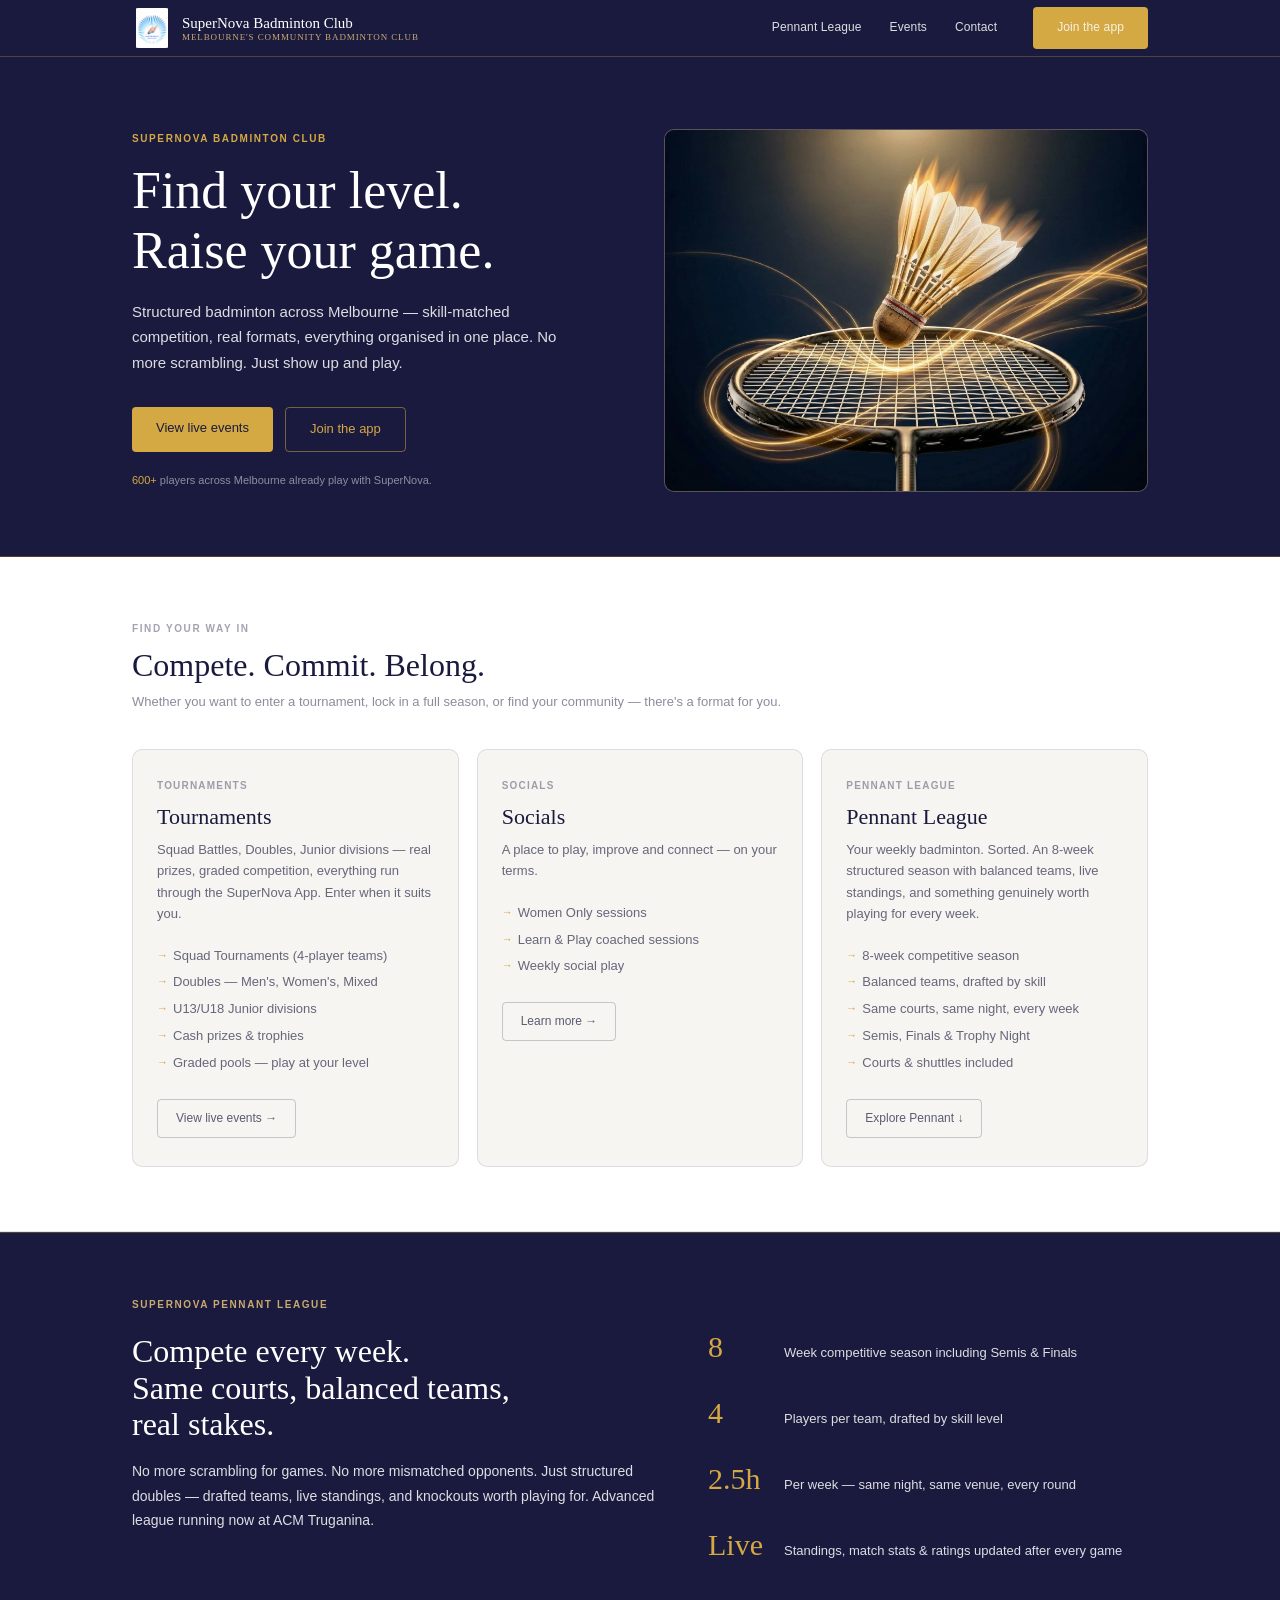
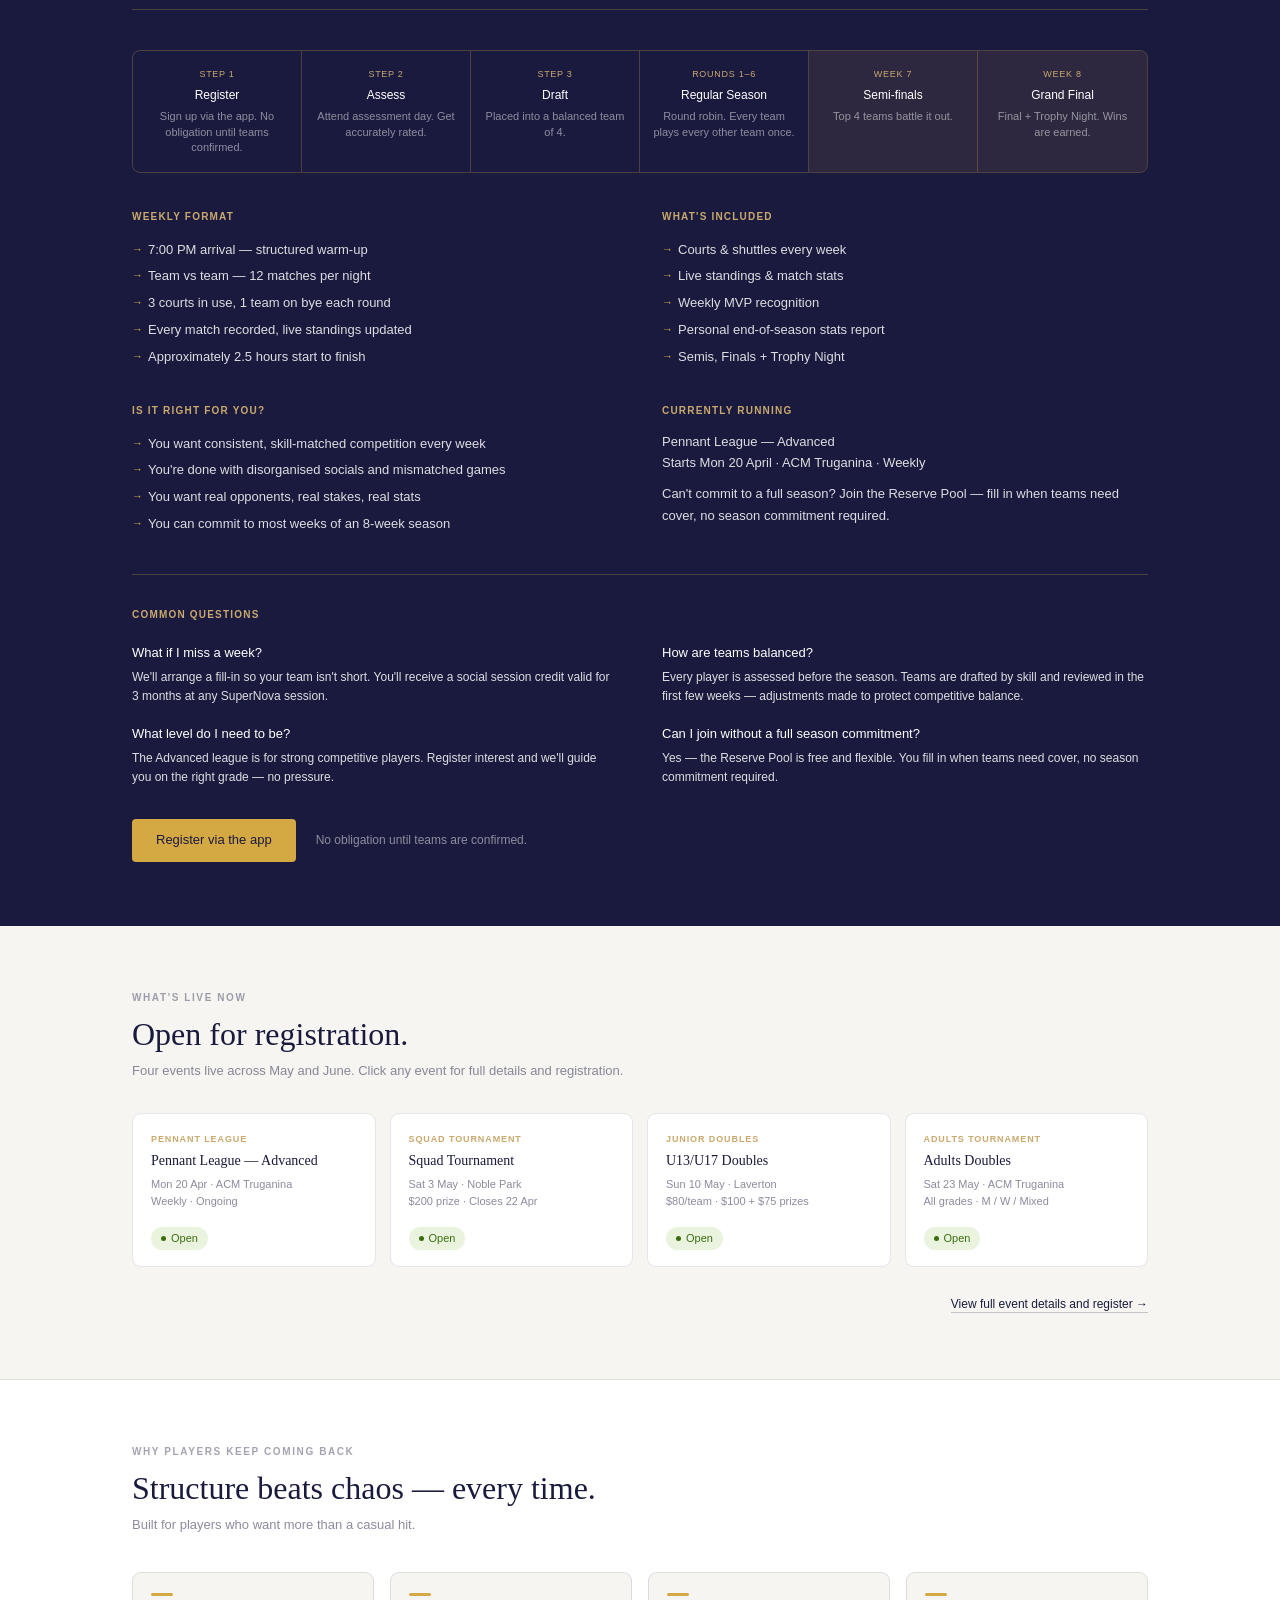
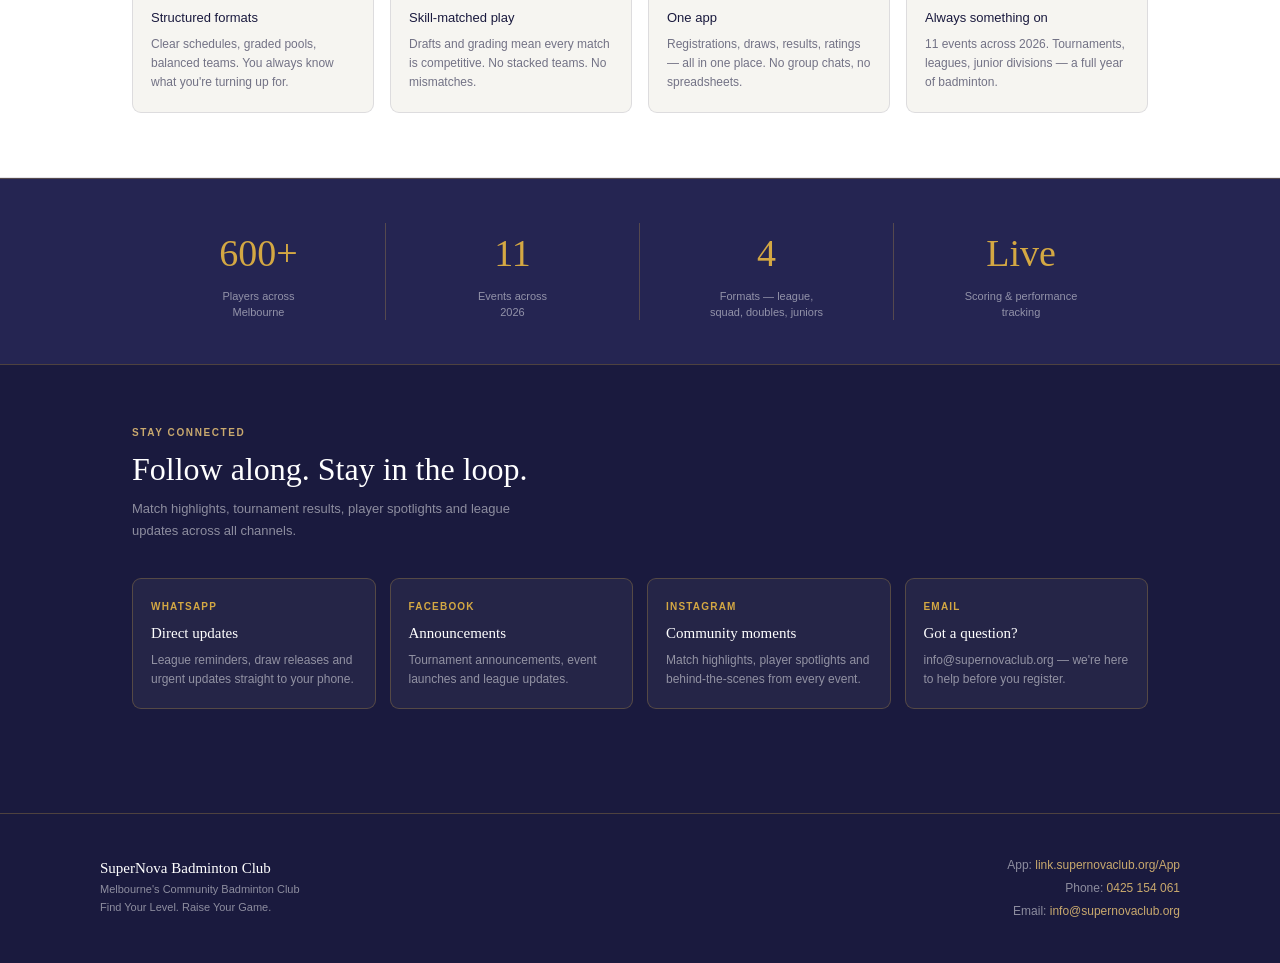
==== index.html @ 0b2244fd "Replace Contact with RegisterAppClick custom event on all app buttons Co-Authored-By: Claude Opus 4." ====
<!DOCTYPE html>
<html lang="en">
<head>
<meta charset="UTF-8">
<meta name="viewport" content="width=device-width, initial-scale=1.0">
<title>SuperNova Badminton Club — Melbourne's Community Badminton Club</title>
<meta name="description" content="Structured badminton across Melbourne. Tournaments, leagues and programs — skill-matched competition, organised in one place. 600+ players.">
<link rel="stylesheet" href="style.css">
<style>

/* ── HERO ── */
.hero {
  background: var(--navy);
  border-bottom: 1px solid var(--border-gold);
}
.hero-inner {
  max-width: 1080px;
  margin: 0 auto;
  padding: 72px 32px 64px;
  display: grid;
  grid-template-columns: 1fr 1fr;
  gap: 48px;
  align-items: center;
}
.hero-text {}
.hero h1 { color: var(--white); margin: 14px 0 18px; max-width: 480px; }
.hero-sub { font-size: 15px; color: var(--on-navy); line-height: 1.7; max-width: 440px; margin-bottom: 32px; }
.hero-btns { display: flex; gap: 12px; flex-wrap: wrap; margin-bottom: 20px; }
.trust { font-size: 11px; color: var(--muted); }
.trust strong { color: var(--gold); font-weight: 500; }
.hero-visual {
  border-radius: 10px;
  overflow: hidden;
  aspect-ratio: 4/3;
  background: var(--navy-light);
  display: flex;
  align-items: center;
  justify-content: center;
  border: 1px solid var(--border-gold);
  position: relative;
}
.hero-visual-placeholder {
  text-align: center;
  color: var(--muted);
  font-size: 12px;
  padding: 20px;
}
.hero-visual-placeholder p { margin-top: 8px; font-size: 11px; color: rgba(255,255,255,0.3); }

/* ── PATHWAYS ── */
.pathways {
  background: var(--white);
  padding: 64px 0;
  border-bottom: 1px solid var(--border-dark);
}
.pathways h2 { color: var(--navy); margin: 10px 0 8px; }
.pathways-sub { font-size: 13px; color: rgba(26,26,62,0.5); margin-bottom: 36px; }
.pathway-grid {
  display: grid;
  grid-template-columns: 1fr 1fr 1fr;
  gap: 18px;
}
.pathway-card {
  border-radius: 10px;
  padding: 28px 24px;
  transition: transform 0.18s;
}
.pathway-card:hover { transform: translateY(-2px); }
.pathway-card.featured {
  background: var(--navy);
  border: 1px solid var(--border-gold);
}
.pathway-card.plain {
  background: var(--off-white);
  border: 1px solid var(--border-dark);
}
.pathway-label {
  font-size: 10px;
  font-weight: 600;
  letter-spacing: 0.12em;
  text-transform: uppercase;
  margin-bottom: 10px;
  display: block;
}
.pathway-card.featured .pathway-label { color: var(--gold); }
.pathway-card.plain    .pathway-label { color: rgba(26,26,62,0.4); }
.pathway-card h3 { margin-bottom: 10px; }
.pathway-card.featured h3 { color: var(--white); }
.pathway-card.plain    h3 { color: var(--navy); }
.pathway-card p { font-size: 13px; line-height: 1.65; margin-bottom: 18px; }
.pathway-card.featured p { color: var(--on-navy); }
.pathway-card.plain    p { color: rgba(26,26,62,0.65); }
.pathway-card .arrow-list { margin-bottom: 22px; }
.pathway-card.featured .arrow-list li { color: var(--on-navy); }
.pathway-card.plain    .arrow-list li { color: rgba(26,26,62,0.65); }
.pathway-card .btn { font-size: 12px; padding: 9px 18px; }

/* ── PENNANT SECTION ── */
.pennant {
  background: var(--navy);
  border-top: 1px solid var(--border-gold);
  padding: 64px 0;
}
.pennant-header {
  display: grid;
  grid-template-columns: 1.2fr 1fr;
  gap: 48px;
  margin-bottom: 40px;
  padding-bottom: 40px;
  border-bottom: 1px solid var(--border-gold);
}
.pennant h2 { color: var(--white); margin: 10px 0 16px; }
.pennant-intro { font-size: 14px; color: var(--on-navy); line-height: 1.75; }
.pennant-stats { display: flex; flex-direction: column; gap: 18px; justify-content: center; }
.pstat { display: flex; align-items: baseline; gap: 12px; }
.pstat-num {
  font-family: Georgia, serif;
  font-size: 30px;
  font-weight: 400;
  color: var(--gold);
  min-width: 64px;
  flex-shrink: 0;
}
.pstat-label { font-size: 13px; color: var(--on-navy); line-height: 1.4; }

/* Season arc */
.season-arc {
  display: grid;
  grid-template-columns: repeat(6,1fr);
  border: 1px solid var(--border-gold);
  border-radius: 8px;
  overflow: hidden;
  margin-bottom: 36px;
}
.arc-step {
  padding: 16px 12px;
  text-align: center;
  border-right: 1px solid var(--border-gold);
}
.arc-step:last-child { border-right: none; }
.arc-step.hl { background: rgba(212,168,67,0.1); }
.arc-step-n { font-size: 9px; color: var(--gold-soft); margin-bottom: 5px; letter-spacing: 0.08em; text-transform: uppercase; }
.arc-step-t { font-size: 12px; font-weight: 500; color: var(--white); margin-bottom: 4px; }
.arc-step-d { font-size: 11px; color: var(--muted); line-height: 1.4; }

/* Pennant detail cols */
.pennant-cols {
  display: grid;
  grid-template-columns: 1fr 1fr;
  gap: 32px 44px;
  margin-bottom: 36px;
}
.p-block h4 {
  font-size: 10px;
  font-weight: 600;
  letter-spacing: 0.12em;
  text-transform: uppercase;
  color: var(--gold-soft);
  margin-bottom: 12px;
}
.p-block p    { font-size: 13px; color: var(--on-navy); line-height: 1.65; }
.p-block .arrow-list li { color: var(--on-navy); }

/* FAQ */
.pennant-faq {
  border-top: 1px solid var(--border-gold);
  padding-top: 32px;
  margin-bottom: 32px;
}
.pennant-faq h4 {
  font-size: 10px;
  font-weight: 600;
  letter-spacing: 0.12em;
  text-transform: uppercase;
  color: var(--gold-soft);
  margin-bottom: 20px;
}
.faq-grid { display: grid; grid-template-columns: 1fr 1fr; gap: 18px 44px; }
.faq-q { font-size: 13px; font-weight: 500; color: var(--white); margin-bottom: 4px; }
.faq-a { font-size: 12px; color: var(--on-navy); line-height: 1.6; }

/* ── LIVE EVENTS STRIP ── */
.events-strip {
  background: var(--off-white);
  padding: 64px 0;
  border-bottom: 1px solid var(--border-dark);
}
.events-strip h2 { color: var(--navy); margin: 10px 0 8px; }
.strip-sub { font-size: 13px; color: rgba(26,26,62,0.5); margin-bottom: 32px; }
.strip-grid {
  display: grid;
  grid-template-columns: repeat(4,1fr);
  gap: 14px;
  margin-bottom: 24px;
}
.strip-card {
  background: var(--white);
  border: 1px solid var(--border-dark);
  border-radius: 9px;
  padding: 18px 18px 16px;
  transition: border-color 0.2s, box-shadow 0.2s;
  text-decoration: none;
  display: block;
  color: inherit;
}
.strip-card:hover { border-color: rgba(26,26,62,0.22); box-shadow: 0 4px 18px rgba(26,26,62,0.06); }
.strip-type { font-size: 9px; font-weight: 600; letter-spacing: 0.1em; text-transform: uppercase; color: var(--gold-soft); margin-bottom: 5px; display: block; }
.strip-card h4 { font-size: 14px; font-family: Georgia, serif; font-weight: 400; color: var(--navy); margin-bottom: 6px; line-height: 1.3; }
.strip-meta { font-size: 11px; color: rgba(26,26,62,0.5); line-height: 1.55; margin-bottom: 14px; }
.strip-cta-row { text-align: right; }
.strip-cta { font-size: 12px; font-weight: 500; color: var(--navy); border-bottom: 1px solid rgba(26,26,62,0.22); padding-bottom: 1px; text-decoration: none; }
.strip-cta:hover { color: var(--gold); border-color: var(--gold); }

/* ── WHY ── */
.why {
  background: var(--white);
  padding: 64px 0;
  border-bottom: 1px solid var(--border-dark);
}
.why h2 { color: var(--navy); margin: 10px 0 8px; }
.why-sub { font-size: 13px; color: rgba(26,26,62,0.5); margin-bottom: 36px; }
.why-grid {
  display: grid;
  grid-template-columns: repeat(4,1fr);
  gap: 16px;
}
.why-card {
  background: var(--off-white);
  border: 1px solid var(--border-dark);
  border-radius: 9px;
  padding: 20px 18px;
}
.why-bar { width: 22px; height: 3px; background: var(--gold); border-radius: 2px; margin-bottom: 12px; }
.why-card h4 { font-size: 13px; font-weight: 500; color: var(--navy); margin-bottom: 6px; }
.why-card p  { font-size: 12px; color: rgba(26,26,62,0.6); line-height: 1.6; }

/* ── PROOF STRIP ── */
.proof {
  background: var(--navy-mid);
  border-top: 1px solid var(--border-gold);
  padding: 44px 0;
}
.proof-grid {
  display: grid;
  grid-template-columns: repeat(4,1fr);
  max-width: 1080px;
  margin: 0 auto;
  padding: 0 32px;
}
.proof-block {
  text-align: center;
  border-right: 1px solid var(--border-gold);
  padding: 0 16px;
}
.proof-block:last-child { border-right: none; }
.proof-num { font-family: Georgia, serif; font-size: 38px; font-weight: 400; color: var(--gold); }
.proof-label { font-size: 11px; color: var(--muted); margin-top: 5px; line-height: 1.4; }

/* ── SOCIALS ── */
.socials {
  background: var(--navy);
  padding: 60px 0;
  border-top: 1px solid var(--border-gold);
}
.socials h2 { color: var(--white); margin: 10px 0 10px; }
.socials-sub { font-size: 13px; color: var(--muted); margin-bottom: 36px; max-width: 420px; line-height: 1.7; }
.socials-grid {
  display: grid;
  grid-template-columns: repeat(4,1fr);
  gap: 14px;
  margin-bottom: 44px;
}
.social-card {
  background: rgba(255,255,255,0.05);
  border: 1px solid var(--border-gold);
  border-radius: 9px;
  padding: 20px 18px;
  transition: background 0.2s;
}
.social-card:hover { background: rgba(255,255,255,0.08); }
.social-platform { font-size: 10px; font-weight: 600; letter-spacing: 0.12em; text-transform: uppercase; color: var(--gold); margin-bottom: 6px; display: block; }
.social-card h4 { font-family: Georgia, serif; font-size: 15px; font-weight: 400; color: var(--white); margin-bottom: 6px; }
.social-card p  { font-size: 12px; color: var(--muted); line-height: 1.55; }

/* ── RESPONSIVE ── */
@media (max-width: 900px) {
  .hero-inner     { grid-template-columns: 1fr; }
  .hero-visual    { display: none; }
  .pathway-grid   { grid-template-columns: 1fr; }
  .pennant-header { grid-template-columns: 1fr; }
  .season-arc     { grid-template-columns: repeat(3,1fr); }
  .pennant-cols   { grid-template-columns: 1fr; }
  .faq-grid       { grid-template-columns: 1fr; }
  .strip-grid     { grid-template-columns: 1fr 1fr; }
  .why-grid       { grid-template-columns: 1fr 1fr; }
  .socials-grid   { grid-template-columns: 1fr 1fr; }
  .proof-grid     { grid-template-columns: 1fr 1fr; gap: 24px 0; }
  .proof-block:nth-child(2) { border-right: none; }
}
@media (max-width: 560px) {
  .strip-grid  { grid-template-columns: 1fr; }
  .why-grid    { grid-template-columns: 1fr; }
  .socials-grid{ grid-template-columns: 1fr; }
  .proof-grid  { grid-template-columns: 1fr 1fr; }
}
</style>
<!-- Meta Pixel -->
<script>
!function(f,b,e,v,n,t,s)
{if(f.fbq)return;n=f.fbq=function(){n.callMethod?
n.callMethod.apply(n,arguments):n.queue.push(arguments)};
if(!f._fbq)f._fbq=n;n.push=n;n.loaded=!0;n.version='2.0';
n.queue=[];t=b.createElement(e);t.async=!0;
t.src=v;s=b.getElementsByTagName(e)[0];
s.parentNode.insertBefore(t,s)}(window, document,'script',
'https://connect.facebook.net/en_US/fbevents.js');
fbq('init', '1457780285713381');
fbq('track', 'PageView');
</script>
<noscript>
<img height="1" width="1" style="display:none"
src="https://www.facebook.com/tr?id=1457780285713381&ev=PageView&noscript=1"/>
</noscript>
<!-- End Meta Pixel -->
</head>
<body>

<!-- NAV -->
<nav class="nav">
  <div class="nav-inner">
    <a href="index.html" class="nav-brand">
      <img src="Logo_small.jpg" alt="SuperNova" style="height:40px;width:40px;object-fit:contain;border-radius:6px;">
      <div class="nav-brand-text">
        SuperNova Badminton Club
        <span>Melbourne's Community Badminton Club</span>
      </div>
    </a>
    <div class="nav-links">
      <a href="#pennant">Pennant League</a>
      <a href="events.html">Events</a>
      <a href="#socials">Contact</a>
      <a href="https://link.supernovaclub.org/App" target="_blank" class="btn btn-gold nav-cta" onclick="fbq('trackCustom', 'RegisterAppClick')">Join the app</a>
    </div>
  </div>
</nav>

<!-- HERO -->
<section class="hero">
  <div class="hero-inner">
    <div class="hero-text">
      <span class="eyebrow eyebrow-gold">SuperNova Badminton Club</span>
      <h1>Find your level.<br>Raise your game.</h1>
      <p class="hero-sub">Structured badminton across Melbourne — skill-matched competition, real formats, everything organised in one place. No more scrambling. Just show up and play.</p>
      <div class="hero-btns">
        <a href="events.html" class="btn btn-gold">View live events</a>
        <a href="https://link.supernovaclub.org/App" target="_blank" class="btn btn-outline-gold" onclick="fbq('trackCustom', 'RegisterAppClick')">Join the app</a>
      </div>
      <p class="trust"><strong>600+</strong> players across Melbourne already play with SuperNova.</p>
    </div>
    <div class="hero-visual">
      <img src="hero.jpg" alt="Badminton shuttlecock and racket" style="width:100%;height:100%;object-fit:cover;">
    </div>
  </div>
</section>

<!-- COMPETE · COMMIT · BELONG -->
<section class="pathways">
  <div class="container">
    <span class="eyebrow eyebrow-navy">Find your way in</span>
    <h2>Compete. Commit. Belong.</h2>
    <p class="pathways-sub">Whether you want to enter a tournament, lock in a full season, or find your community — there's a format for you.</p>
    <div class="pathway-grid">

      <div class="pathway-card plain">
        <span class="pathway-label">Tournaments</span>
        <h3>Tournaments</h3>
        <p>Squad Battles, Doubles, Junior divisions — real prizes, graded competition, everything run through the SuperNova App. Enter when it suits you.</p>
        <ul class="arrow-list">
          <li>Squad Tournaments (4-player teams)</li>
          <li>Doubles — Men's, Women's, Mixed</li>
          <li>U13/U18 Junior divisions</li>
          <li>Cash prizes &amp; trophies</li>
          <li>Graded pools — play at your level</li>
        </ul>
        <a href="events.html" class="btn btn-outline-navy">View live events →</a>
      </div>

      <div class="pathway-card plain">
        <span class="pathway-label">Socials</span>
        <h3>Socials</h3>
        <p>A place to play, improve and connect — on your terms.</p>
        <ul class="arrow-list">
          <li>Women Only sessions</li>
          <li>Learn &amp; Play coached sessions</li>
          <li>Weekly social play</li>
        </ul>
        <a href="https://link.supernovaclub.org/App" target="_blank" class="btn btn-outline-navy" onclick="fbq('trackCustom', 'RegisterAppClick')">Learn more →</a>
      </div>

      <div class="pathway-card plain">
        <span class="pathway-label">Pennant League</span>
        <h3>Pennant League</h3>
        <p>Your weekly badminton. Sorted. An 8-week structured season with balanced teams, live standings, and something genuinely worth playing for every week.</p>
        <ul class="arrow-list">
          <li>8-week competitive season</li>
          <li>Balanced teams, drafted by skill</li>
          <li>Same courts, same night, every week</li>
          <li>Semis, Finals &amp; Trophy Night</li>
          <li>Courts &amp; shuttles included</li>
        </ul>
        <a href="#pennant" class="btn btn-outline-navy">Explore Pennant ↓</a>
      </div>

    </div>
  </div>
</section>

<!-- PENNANT DEEP DIVE -->
<section class="pennant" id="pennant">
  <div class="container">
    <span class="eyebrow eyebrow-white">SuperNova Pennant League</span>
    <div class="pennant-header">
      <div>
        <h2>Compete every week.<br>Same courts, balanced teams,<br>real stakes.</h2>
        <p class="pennant-intro">No more scrambling for games. No more mismatched opponents. Just structured doubles — drafted teams, live standings, and knockouts worth playing for. Advanced league running now at ACM Truganina.</p>
      </div>
      <div class="pennant-stats">
        <div class="pstat">
          <span class="pstat-num">8</span>
          <span class="pstat-label">Week competitive season including Semis &amp; Finals</span>
        </div>
        <div class="pstat">
          <span class="pstat-num">4</span>
          <span class="pstat-label">Players per team, drafted by skill level</span>
        </div>
        <div class="pstat">
          <span class="pstat-num">2.5h</span>
          <span class="pstat-label">Per week — same night, same venue, every round</span>
        </div>
        <div class="pstat">
          <span class="pstat-num">Live</span>
          <span class="pstat-label">Standings, match stats &amp; ratings updated after every game</span>
        </div>
      </div>
    </div>

    <!-- Season arc -->
    <div class="season-arc">
      <div class="arc-step">
        <p class="arc-step-n">Step 1</p>
        <p class="arc-step-t">Register</p>
        <p class="arc-step-d">Sign up via the app. No obligation until teams confirmed.</p>
      </div>
      <div class="arc-step">
        <p class="arc-step-n">Step 2</p>
        <p class="arc-step-t">Assess</p>
        <p class="arc-step-d">Attend assessment day. Get accurately rated.</p>
      </div>
      <div class="arc-step">
        <p class="arc-step-n">Step 3</p>
        <p class="arc-step-t">Draft</p>
        <p class="arc-step-d">Placed into a balanced team of 4.</p>
      </div>
      <div class="arc-step">
        <p class="arc-step-n">Rounds 1–6</p>
        <p class="arc-step-t">Regular Season</p>
        <p class="arc-step-d">Round robin. Every team plays every other team once.</p>
      </div>
      <div class="arc-step hl">
        <p class="arc-step-n">Week 7</p>
        <p class="arc-step-t">Semi-finals</p>
        <p class="arc-step-d">Top 4 teams battle it out.</p>
      </div>
      <div class="arc-step hl">
        <p class="arc-step-n">Week 8</p>
        <p class="arc-step-t">Grand Final</p>
        <p class="arc-step-d">Final + Trophy Night. Wins are earned.</p>
      </div>
    </div>

    <div class="pennant-cols">
      <div class="p-block">
        <h4>Weekly format</h4>
        <ul class="arrow-list">
          <li>7:00 PM arrival — structured warm-up</li>
          <li>Team vs team — 12 matches per night</li>
          <li>3 courts in use, 1 team on bye each round</li>
          <li>Every match recorded, live standings updated</li>
          <li>Approximately 2.5 hours start to finish</li>
        </ul>
      </div>
      <div class="p-block">
        <h4>What's included</h4>
        <ul class="arrow-list">
          <li>Courts &amp; shuttles every week</li>
          <li>Live standings &amp; match stats</li>
          <li>Weekly MVP recognition</li>
          <li>Personal end-of-season stats report</li>
          <li>Semis, Finals + Trophy Night</li>
        </ul>
      </div>
      <div class="p-block">
        <h4>Is it right for you?</h4>
        <ul class="arrow-list">
          <li>You want consistent, skill-matched competition every week</li>
          <li>You're done with disorganised socials and mismatched games</li>
          <li>You want real opponents, real stakes, real stats</li>
          <li>You can commit to most weeks of an 8-week season</li>
        </ul>
      </div>
      <div class="p-block">
        <h4>Currently running</h4>
        <p style="margin-bottom:10px;color:var(--on-navy)">Pennant League — Advanced<br>Starts Mon 20 April · ACM Truganina · Weekly</p>
        <p style="color:var(--on-navy)">Can't commit to a full season? Join the Reserve Pool — fill in when teams need cover, no season commitment required.</p>
      </div>
    </div>

    <div class="pennant-faq">
      <h4>Common questions</h4>
      <div class="faq-grid">
        <div class="faq-item">
          <p class="faq-q">What if I miss a week?</p>
          <p class="faq-a">We'll arrange a fill-in so your team isn't short. You'll receive a social session credit valid for 3 months at any SuperNova session.</p>
        </div>
        <div class="faq-item">
          <p class="faq-q">How are teams balanced?</p>
          <p class="faq-a">Every player is assessed before the season. Teams are drafted by skill and reviewed in the first few weeks — adjustments made to protect competitive balance.</p>
        </div>
        <div class="faq-item">
          <p class="faq-q">What level do I need to be?</p>
          <p class="faq-a">The Advanced league is for strong competitive players. Register interest and we'll guide you on the right grade — no pressure.</p>
        </div>
        <div class="faq-item">
          <p class="faq-q">Can I join without a full season commitment?</p>
          <p class="faq-a">Yes — the Reserve Pool is free and flexible. You fill in when teams need cover, no season commitment required.</p>
        </div>
      </div>
    </div>

    <div style="display:flex;align-items:center;gap:20px;flex-wrap:wrap">
      <a href="https://link.supernovaclub.org/App" target="_blank" class="btn btn-gold" onclick="fbq('trackCustom', 'RegisterAppClick')">Register via the app</a>
      <span style="font-size:12px;color:var(--muted)">No obligation until teams are confirmed.</span>
    </div>
  </div>
</section>

<!-- LIVE EVENTS STRIP -->
<section class="events-strip">
  <div class="container">
    <span class="eyebrow eyebrow-navy">What's live now</span>
    <h2>Open for registration.</h2>
    <p class="strip-sub">Four events live across May and June. Click any event for full details and registration.</p>
    <div class="strip-grid">
      <a href="events.html#pennant" class="strip-card">
        <span class="strip-type">Pennant League</span>
        <h4>Pennant League — Advanced</h4>
        <p class="strip-meta">Mon 20 Apr · ACM Truganina<br>Weekly · Ongoing</p>
        <span class="pill"><span class="pill-dot"></span>Open</span>
      </a>
      <a href="events.html#squad" class="strip-card">
        <span class="strip-type">Squad Tournament</span>
        <h4>Squad Tournament</h4>
        <p class="strip-meta">Sat 3 May · Noble Park<br>$200 prize · Closes 22 Apr</p>
        <span class="pill"><span class="pill-dot"></span>Open</span>
      </a>
      <a href="events.html#u1317" class="strip-card">
        <span class="strip-type">Junior Doubles</span>
        <h4>U13/U17 Doubles</h4>
        <p class="strip-meta">Sun 10 May · Laverton<br>$80/team · $100 + $75 prizes</p>
        <span class="pill"><span class="pill-dot"></span>Open</span>
      </a>
      <a href="events.html#adults" class="strip-card">
        <span class="strip-type">Adults Tournament</span>
        <h4>Adults Doubles</h4>
        <p class="strip-meta">Sat 23 May · ACM Truganina<br>All grades · M / W / Mixed</p>
        <span class="pill"><span class="pill-dot"></span>Open</span>
      </a>
    </div>
    <div class="strip-cta-row">
      <a href="events.html" class="strip-cta">View full event details and register →</a>
    </div>
  </div>
</section>

<!-- WHY -->
<section class="why">
  <div class="container">
    <span class="eyebrow eyebrow-navy">Why players keep coming back</span>
    <h2>Structure beats chaos — every time.</h2>
    <p class="why-sub">Built for players who want more than a casual hit.</p>
    <div class="why-grid">
      <div class="why-card">
        <div class="why-bar"></div>
        <h4>Structured formats</h4>
        <p>Clear schedules, graded pools, balanced teams. You always know what you're turning up for.</p>
      </div>
      <div class="why-card">
        <div class="why-bar"></div>
        <h4>Skill-matched play</h4>
        <p>Drafts and grading mean every match is competitive. No stacked teams. No mismatches.</p>
      </div>
      <div class="why-card">
        <div class="why-bar"></div>
        <h4>One app</h4>
        <p>Registrations, draws, results, ratings — all in one place. No group chats, no spreadsheets.</p>
      </div>
      <div class="why-card">
        <div class="why-bar"></div>
        <h4>Always something on</h4>
        <p>11 events across 2026. Tournaments, leagues, junior divisions — a full year of badminton.</p>
      </div>
    </div>
  </div>
</section>

<!-- PROOF STRIP -->
<div class="proof">
  <div class="proof-grid">
    <div class="proof-block">
      <p class="proof-num">600+</p>
      <p class="proof-label">Players across<br>Melbourne</p>
    </div>
    <div class="proof-block">
      <p class="proof-num">11</p>
      <p class="proof-label">Events across<br>2026</p>
    </div>
    <div class="proof-block">
      <p class="proof-num">4</p>
      <p class="proof-label">Formats — league,<br>squad, doubles, juniors</p>
    </div>
    <div class="proof-block">
      <p class="proof-num">Live</p>
      <p class="proof-label">Scoring &amp; performance<br>tracking</p>
    </div>
  </div>
</div>

<!-- SOCIALS -->
<section class="socials" id="socials">
  <div class="container">
    <span class="eyebrow eyebrow-white">Stay connected</span>
    <h2>Follow along. Stay in the loop.</h2>
    <p class="socials-sub">Match highlights, tournament results, player spotlights and league updates across all channels.</p>
    <div class="socials-grid">
      <div class="social-card">
        <span class="social-platform">WhatsApp</span>
        <h4>Direct updates</h4>
        <p>League reminders, draw releases and urgent updates straight to your phone.</p>
      </div>
      <div class="social-card">
        <span class="social-platform">Facebook</span>
        <h4>Announcements</h4>
        <p>Tournament announcements, event launches and league updates.</p>
      </div>
      <div class="social-card">
        <span class="social-platform">Instagram</span>
        <h4>Community moments</h4>
        <p>Match highlights, player spotlights and behind-the-scenes from every event.</p>
      </div>
      <div class="social-card">
        <span class="social-platform">Email</span>
        <h4>Got a question?</h4>
        <p>info@supernovaclub.org — we're here to help before you register.</p>
      </div>
    </div>
  </div>
</section>

<!-- FOOTER -->
<footer class="footer">
  <div class="footer-inner">
    <div class="footer-brand">
      <h3>SuperNova Badminton Club</h3>
      <p>Melbourne's Community Badminton Club<br>Find Your Level. Raise Your Game.</p>
    </div>
    <div class="footer-links">
      App: <a href="https://link.supernovaclub.org/App" target="_blank">link.supernovaclub.org/App</a><br>
      Phone: <a href="tel:0425154061">0425 154 061</a><br>
      Email: <a href="mailto:info@supernovaclub.org">info@supernovaclub.org</a>
    </div>
  </div>
</footer>

</body>
</html>
---- style.css ----
/* ── SuperNova Badminton Club — Global Styles ── */

*, *::before, *::after { box-sizing: border-box; margin: 0; padding: 0; }

:root {
  --navy:        #1A1A3E;
  --navy-mid:    #252552;
  --navy-light:  #2E2E65;
  --gold:        #D4A843;
  --gold-soft:   #C9A96E;
  --off-white:   #F6F5F1;
  --white:       #FFFFFF;
  --on-navy:     rgba(255,255,255,0.85);
  --muted:       rgba(255,255,255,0.50);
  --border-gold: rgba(212,168,67,0.28);
  --border-dark: rgba(26,26,62,0.11);
  --green-bg:    #EAF3DE;
  --green-text:  #3B6D11;
}

html { scroll-behavior: smooth; }

body {
  font-family: -apple-system, BlinkMacSystemFont, 'Segoe UI', Helvetica, Arial, sans-serif;
  background: var(--off-white);
  color: var(--navy);
  font-size: 15px;
  line-height: 1.6;
  -webkit-font-smoothing: antialiased;
}

.serif { font-family: Georgia, 'Times New Roman', serif; }

/* ── TYPOGRAPHY ── */
h1, h2, h3 { font-family: Georgia, serif; font-weight: 400; line-height: 1.15; }
h1 { font-size: clamp(36px, 5vw, 52px); }
h2 { font-size: clamp(22px, 3.5vw, 32px); }
h3 { font-size: clamp(17px, 2.5vw, 22px); }

.eyebrow {
  font-family: -apple-system, BlinkMacSystemFont, 'Segoe UI', sans-serif;
  font-size: 10px;
  font-weight: 600;
  letter-spacing: 0.16em;
  text-transform: uppercase;
  display: block;
  margin-bottom: 10px;
}
.eyebrow-gold  { color: var(--gold); }
.eyebrow-navy  { color: rgba(26,26,62,0.40); }
.eyebrow-white { color: var(--gold-soft); }

/* ── LAYOUT ── */
.container { max-width: 1080px; margin: 0 auto; padding: 0 32px; }

/* ── BUTTONS ── */
.btn {
  display: inline-block;
  font-family: inherit;
  font-size: 13px;
  font-weight: 500;
  padding: 11px 24px;
  border-radius: 4px;
  text-decoration: none;
  cursor: pointer;
  border: none;
  transition: opacity 0.15s, transform 0.12s;
}
.btn:hover  { opacity: 0.88; }
.btn:active { transform: scale(0.98); }

.btn-gold    { background: var(--gold); color: var(--navy); }
.btn-outline-gold  { border: 1px solid rgba(212,168,67,0.5); color: var(--gold); background: transparent; }
.btn-outline-navy  { border: 1px solid rgba(26,26,62,0.22); color: rgba(26,26,62,0.70); background: transparent; }
.btn-outline-white { border: 1px solid rgba(212,168,67,0.4); color: var(--gold); background: transparent; }

/* ── NAV ── */
.nav {
  background: var(--navy);
  border-bottom: 1px solid var(--border-gold);
  position: sticky;
  top: 0;
  z-index: 100;
}
.nav-inner {
  display: flex;
  align-items: center;
  justify-content: space-between;
  height: 56px;
  max-width: 1080px;
  margin: 0 auto;
  padding: 0 32px;
}
.nav-brand {
  font-family: Georgia, serif;
  font-size: 15px;
  font-weight: 400;
  color: var(--white);
  text-decoration: none;
  display: flex;
  flex-direction: row;
  align-items: center;
  gap: 10px;
  line-height: 1.2;
}
.nav-brand-text {
  display: flex;
  flex-direction: column;
}
.nav-brand span {
  font-family: inherit;
  font-size: 9px;
  letter-spacing: 0.1em;
  text-transform: uppercase;
  color: var(--gold-soft);
  font-weight: 400;
}
.nav-links { display: flex; align-items: center; gap: 28px; }
.nav-links a {
  font-size: 12px;
  font-weight: 400;
  color: var(--on-navy);
  text-decoration: none;
  letter-spacing: 0.01em;
  transition: color 0.15s;
}
.nav-links a:hover { color: var(--gold); }
.nav-cta { margin-left: 8px; }

/* ── STATUS PILL ── */
.pill {
  display: inline-flex;
  align-items: center;
  gap: 5px;
  font-size: 11px;
  font-weight: 500;
  padding: 3px 10px;
  border-radius: 20px;
  background: var(--green-bg);
  color: var(--green-text);
}
.pill-dot {
  width: 5px; height: 5px;
  border-radius: 50%;
  background: var(--green-text);
  display: inline-block;
  flex-shrink: 0;
}

/* ── FORMAT CHIPS ── */
.chips { display: flex; flex-wrap: wrap; gap: 6px; }
.chip {
  font-size: 11px;
  padding: 3px 10px;
  border-radius: 20px;
}
.chip-dark  { background: rgba(255,255,255,0.09); color: rgba(255,255,255,0.75); }
.chip-light { background: rgba(26,26,62,0.07);    color: rgba(26,26,62,0.65); }

/* ── ARROW LIST ── */
.arrow-list { list-style: none; padding: 0; }
.arrow-list li {
  position: relative;
  padding: 3px 0 3px 16px;
  font-size: 13px;
  line-height: 1.6;
}
.arrow-list li::before {
  content: "→";
  position: absolute;
  left: 0;
  color: var(--gold);
  font-size: 11px;
  top: 4px;
}

/* ── FILL-IN STRIP ── */
.fill-strip {
  border-radius: 5px;
  padding: 14px 18px;
  margin-bottom: 24px;
}
.fill-strip p { font-size: 13px; line-height: 1.6; }
.fill-strip-dark  { background: rgba(212,168,67,0.08); border: 1px solid var(--border-gold); }
.fill-strip-light { background: var(--off-white); border: 1px solid var(--border-dark); }
.fill-strip-dark  p { color: var(--on-navy); }
.fill-strip-light p { color: rgba(26,26,62,0.75); }
.fill-strip strong { font-weight: 600; }
.fill-strip-dark  strong { color: var(--gold); }
.fill-strip-light strong { color: var(--navy); }

/* ── FOOTER ── */
.footer {
  background: var(--navy);
  border-top: 1px solid var(--border-gold);
  padding: 40px 32px;
}
.footer-inner {
  max-width: 1080px;
  margin: 0 auto;
  display: grid;
  grid-template-columns: 1fr 1fr;
  gap: 24px;
  align-items: center;
}
.footer-brand h3 {
  font-family: Georgia, serif;
  font-size: 15px;
  font-weight: 400;
  color: var(--white);
  margin-bottom: 3px;
}
.footer-brand p { font-size: 11px; color: var(--muted); line-height: 1.7; }
.footer-links { text-align: right; font-size: 12px; color: var(--muted); line-height: 1.9; }
.footer-links a { color: var(--gold-soft); text-decoration: none; }
.footer-links a:hover { color: var(--gold); }

/* ── RESPONSIVE ── */
@media (max-width: 768px) {
  .container { padding: 0 20px; }
  .nav-links { display: none; }
  .nav-inner { padding: 0 20px; }
  .footer-inner { grid-template-columns: 1fr; }
  .footer-links { text-align: left; }
}
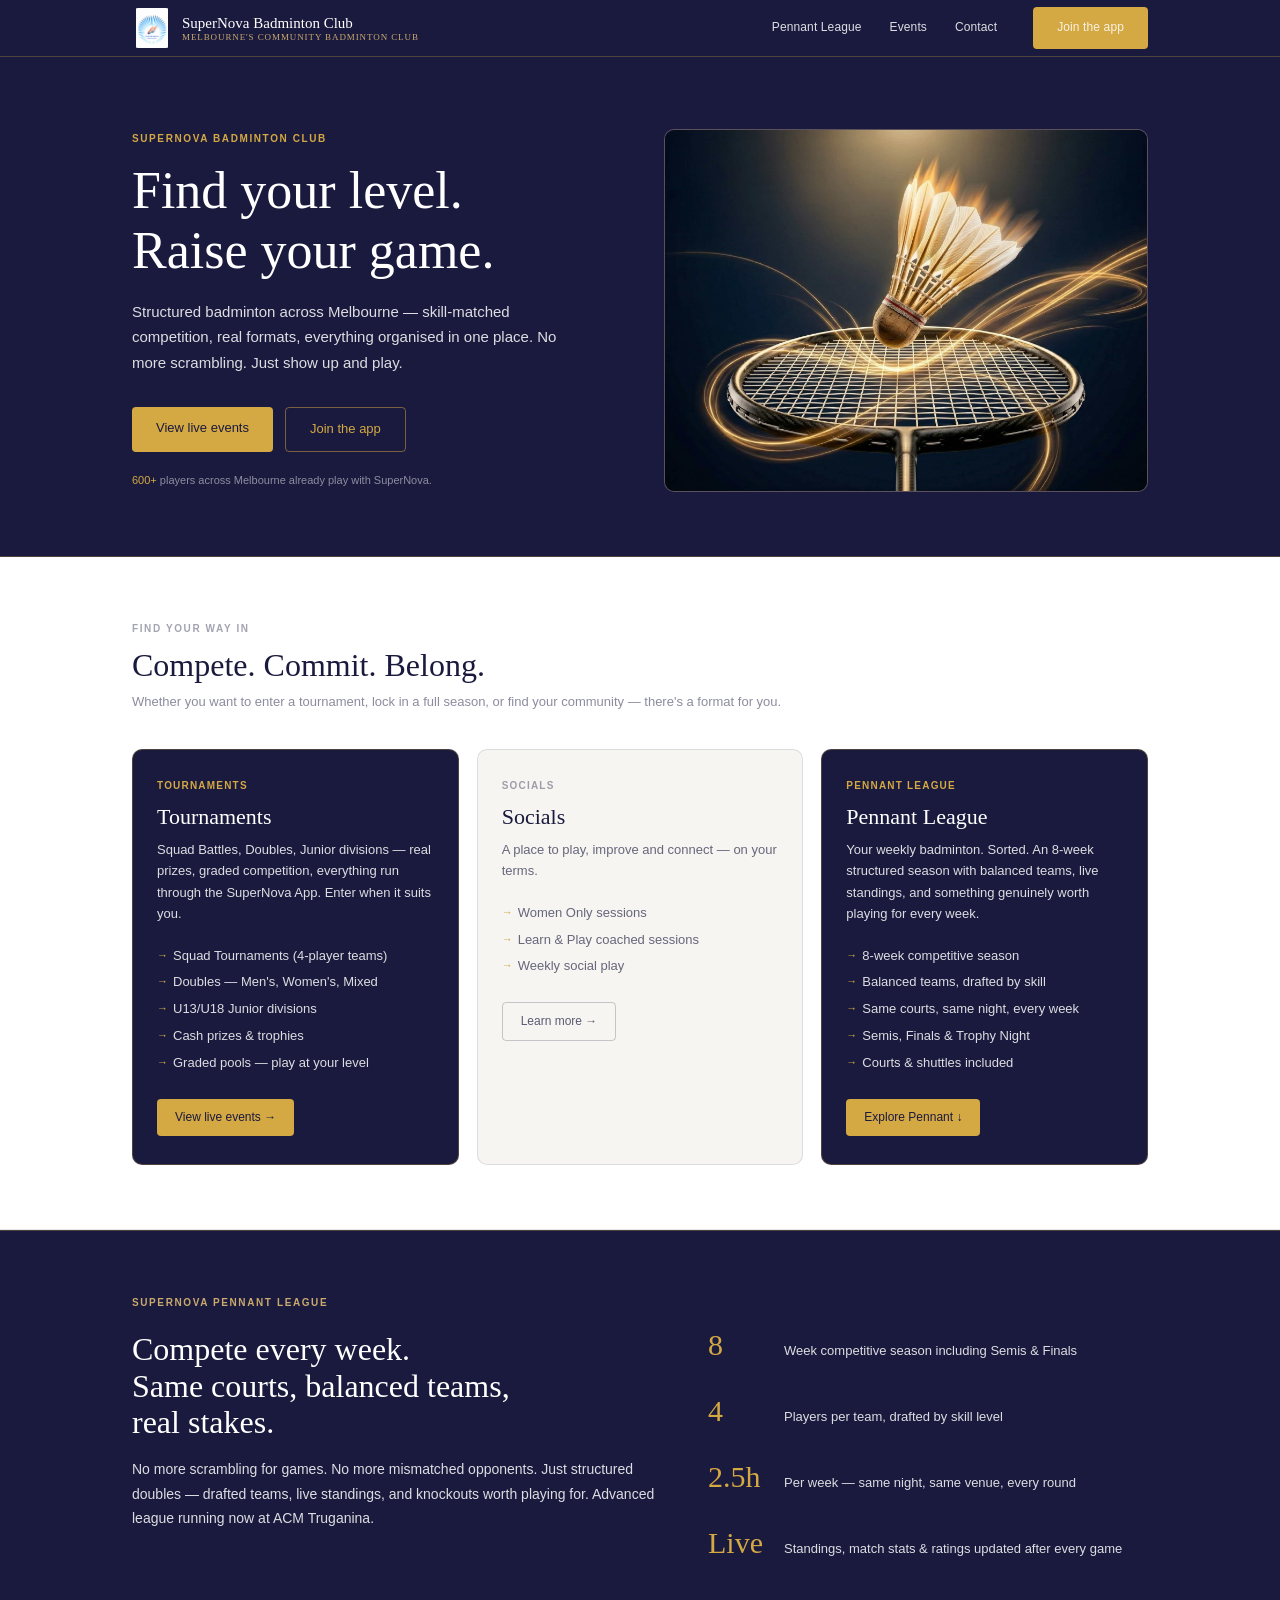
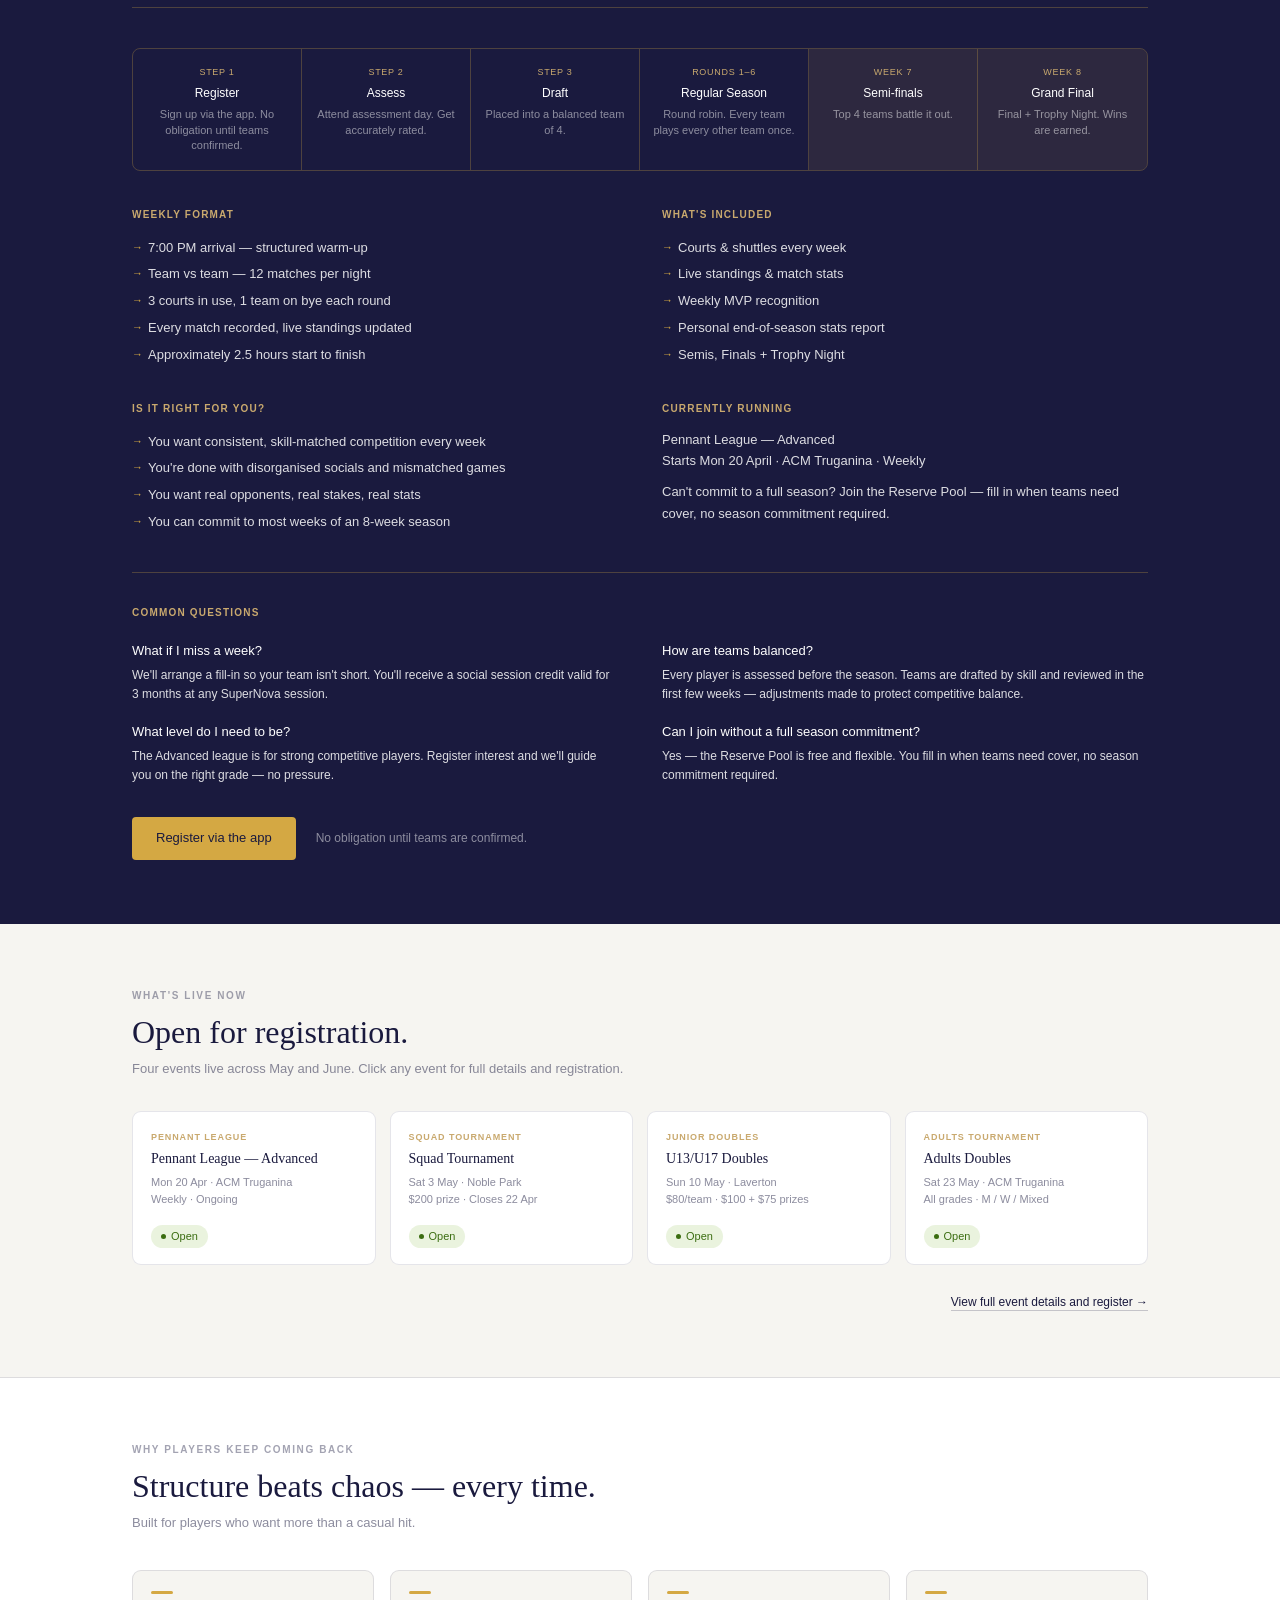
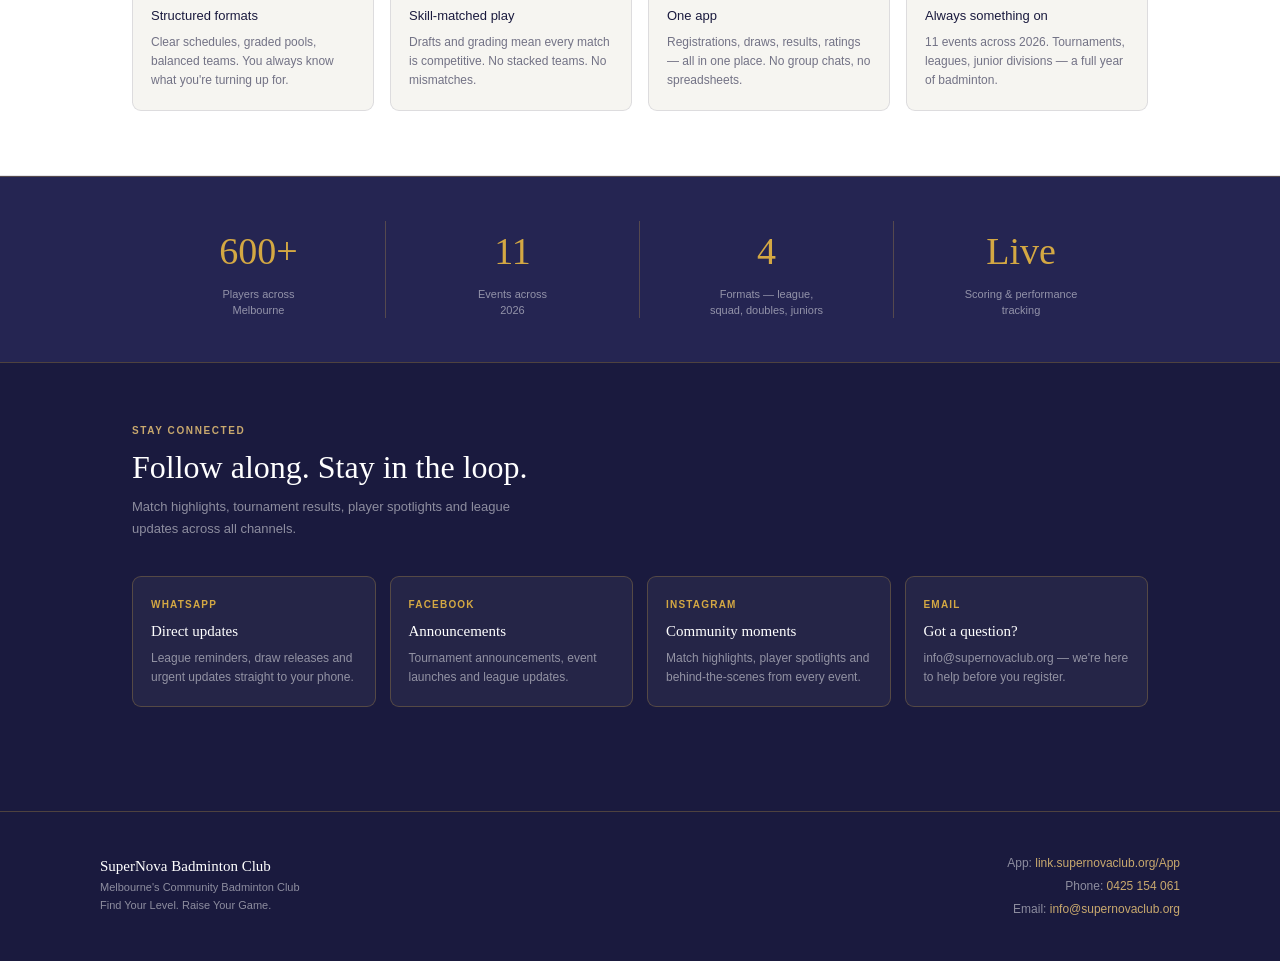
==== commit 37f54bb1: "Alternate card colours: Tournaments and Pennant in navy, Socials in cream. Events page alternates da" ====
--- a/index.html
+++ b/index.html
@@ -371,7 +371,7 @@
     <p class="pathways-sub">Whether you want to enter a tournament, lock in a full season, or find your community — there's a format for you.</p>
     <div class="pathway-grid">
 
-      <div class="pathway-card plain">
+      <div class="pathway-card featured">
         <span class="pathway-label">Tournaments</span>
         <h3>Tournaments</h3>
         <p>Squad Battles, Doubles, Junior divisions — real prizes, graded competition, everything run through the SuperNova App. Enter when it suits you.</p>
@@ -382,7 +382,7 @@
           <li>Cash prizes &amp; trophies</li>
           <li>Graded pools — play at your level</li>
         </ul>
-        <a href="events.html" class="btn btn-outline-navy">View live events →</a>
+        <a href="events.html" class="btn btn-gold">View live events →</a>
       </div>
 
       <div class="pathway-card plain">
@@ -397,7 +397,7 @@
         <a href="https://link.supernovaclub.org/App" target="_blank" class="btn btn-outline-navy" onclick="fbq('trackCustom', 'RegisterAppClick')">Learn more →</a>
       </div>
 
-      <div class="pathway-card plain">
+      <div class="pathway-card featured">
         <span class="pathway-label">Pennant League</span>
         <h3>Pennant League</h3>
         <p>Your weekly badminton. Sorted. An 8-week structured season with balanced teams, live standings, and something genuinely worth playing for every week.</p>
@@ -408,7 +408,7 @@
           <li>Semis, Finals &amp; Trophy Night</li>
           <li>Courts &amp; shuttles included</li>
         </ul>
-        <a href="#pennant" class="btn btn-outline-navy">Explore Pennant ↓</a>
+        <a href="#pennant" class="btn btn-gold">Explore Pennant ↓</a>
       </div>
 
     </div>
